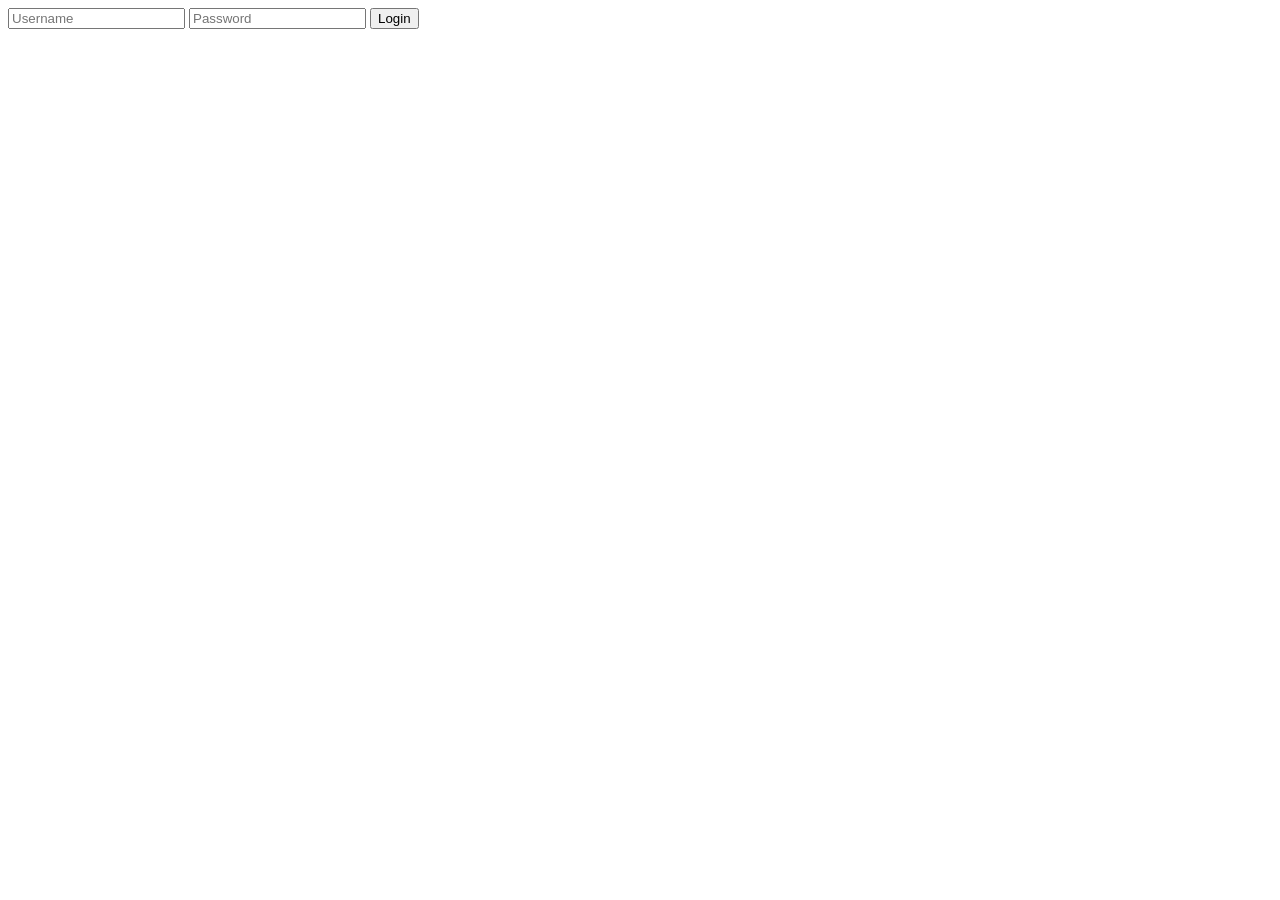
==== index.html @ e576730f "make js" ====
<!DOCTYPE html>
<html lang="en">
<head>
    <meta charset="UTF-8">
    <meta name="viewport" content="width=device-width, initial-scale=1.0">
    <title>Document</title>
    <link rel="stylesheet" href="index.css">
</head>
<body>
    <form action="">
        <input type="text" placeholder="Username">
        <input type="password" placeholder="Password">
        <button type="submit">Login</button>
    </form>
    <script src="index.js"></script>
</body>
</html>
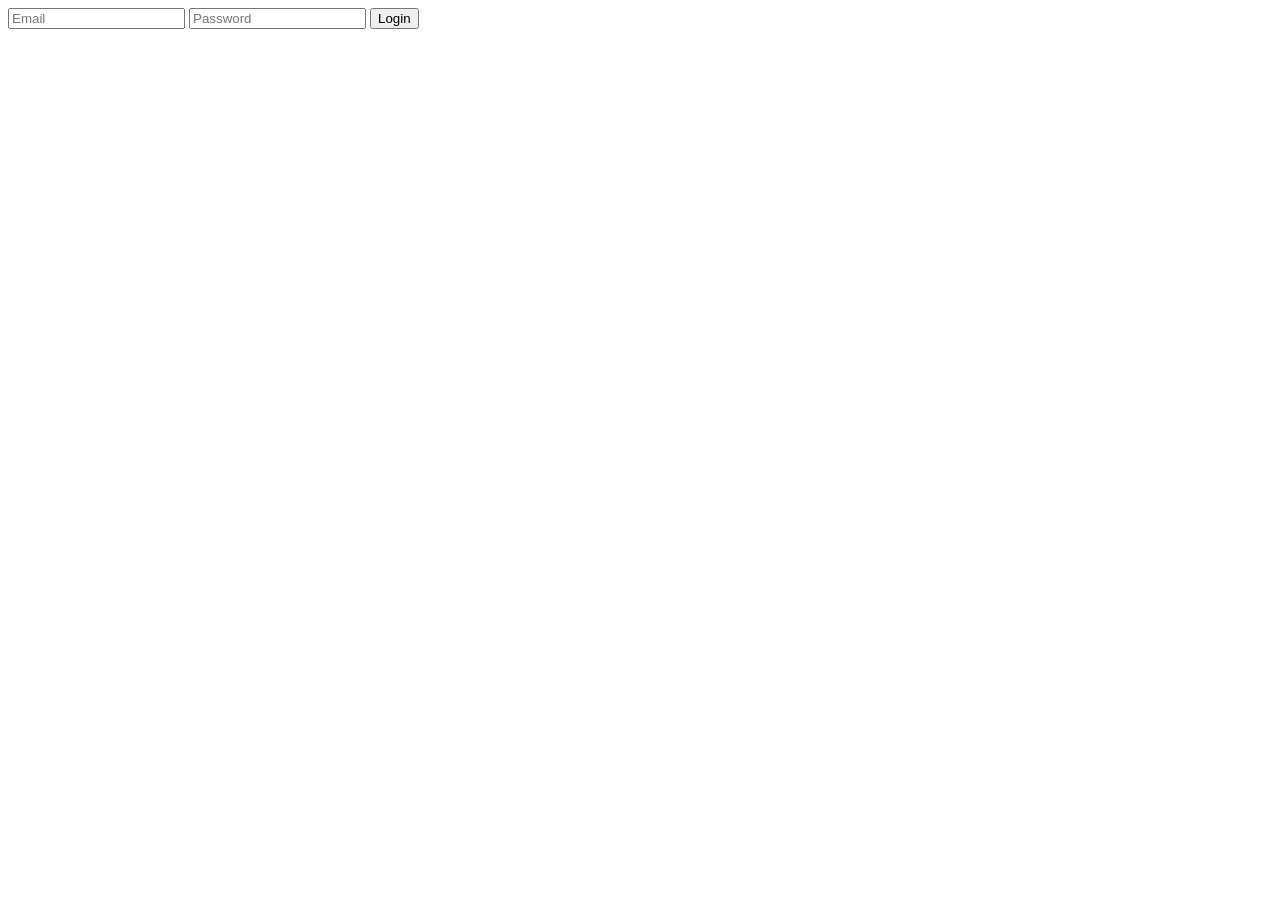
==== commit 8b44e402: "Refactored JavaScript file names, improved about.js, updated signup.html, and tested localStorage fu" ====
--- a/index.html
+++ b/index.html
@@ -7,11 +7,16 @@
     <link rel="stylesheet" href="index.css">
 </head>
 <body>
-    <form action="">
-        <input type="text" placeholder="Username">
-        <input type="password" placeholder="Password">
-        <button type="submit">Login</button>
-    </form>
-    <script src="index.js"></script>
+    <!-- test  -->
+<!-- <button onclick="sheinaxeMonacemi()">დააჭირე და შეინახე "გამარჯობა"</button> -->
+
+
+<form id="loginForm">
+    <input type="text" id="emailInput" placeholder="Email">
+    <input type="password" id="passwordInput" placeholder="Password">
+    <button type="button" onclick="login()">Login</button> 
+</form>
+    <script src="auth.js"></script>
+    <script src="app.js"></script>
 </body>
 </html>
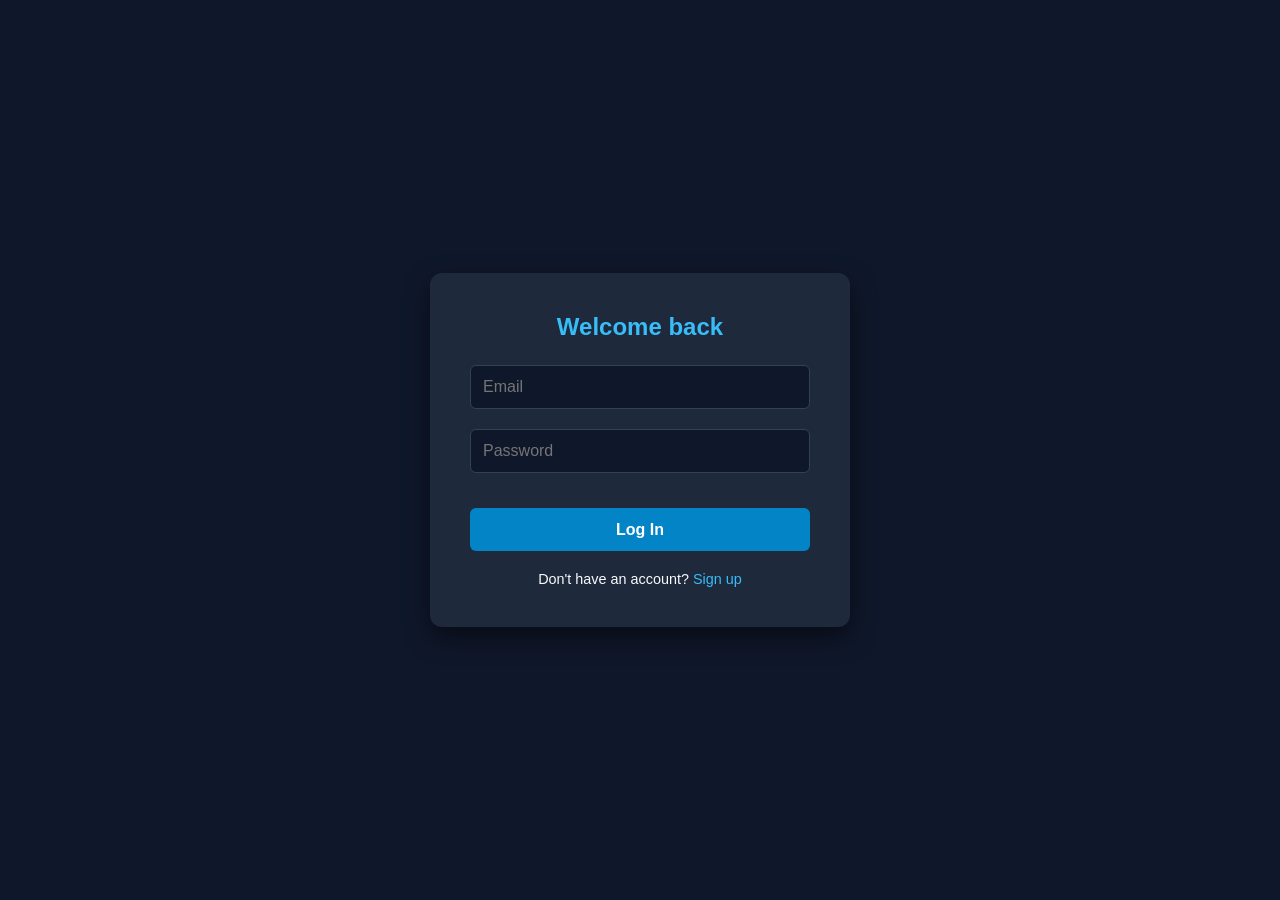
==== commit a614270d: "feat: add signup and login validation" ====
--- a/index.html
+++ b/index.html
@@ -11,12 +11,33 @@
 <!-- <button onclick="sheinaxeMonacemi()">დააჭირე და შეინახე "გამარჯობა"</button> -->
 
 
-<form id="loginForm">
-    <input type="text" id="emailInput" placeholder="Email">
-    <input type="password" id="passwordInput" placeholder="Password">
-    <button type="button" onclick="login()">Login</button> 
-</form>
+ <div id="toast-container"></div>
+
+    <div class="auth-container">
+        <h2>Welcome back</h2>
+        
+        <form id="loginForm" novalidate>
+            <div class="form-group">
+                <input type="email" id="emailInput" placeholder="Email">
+                <span class="error-text" id="loginEmailError"></span>
+            </div>
+
+            <div class="form-group">
+                <input type="password" id="passwordInput" placeholder="Password">
+                <span class="error-text" id="loginPasswordError"></span>
+            </div>
+
+            <!-- ზოგადი შეცდომის ტექსტი ლოგინისას -->
+            <span class="error-text" id="loginGlobalError" style="text-align: center; margin-bottom: 10px;"></span>
+
+            <button type="submit" class="btn">Log In</button>
+        </form>
+
+        <div class="auth-link">
+            Don't have an account? <a href="signup.html">Sign up</a>
+        </div>
+    </div>
+
     <script src="auth.js"></script>
-    <script src="app.js"></script>
 </body>
 </html>
--- a/index.css
+++ b/index.css
@@ -0,0 +1,425 @@
+* {
+    box-sizing: border-box;
+    margin: 0;
+    padding: 0;
+    font-family: 'Segoe UI', Tahoma, Geneva, Verdana, sans-serif;
+}
+
+body {
+    background-color: #0f172a;
+    color: #f8fafc;
+    display: flex;
+    justify-content: center;
+    align-items: center;
+    min-height: 100vh;
+}
+
+.auth-container {
+    background-color: #1e293b;
+    padding: 2.5rem;
+    border-radius: 12px;
+    box-shadow: 0 10px 25px rgba(0,0,0,0.5);
+    width: 100%;
+    max-width: 420px;
+}
+
+h2 {
+    margin-bottom: 1.5rem;
+    text-align: center;
+    color: #38bdf8;
+}
+
+.form-group {
+    margin-bottom: 1.2rem;
+    position: relative;
+}
+
+label {
+    display: block;
+    margin-bottom: 0.4rem;
+    font-size: 0.9rem;
+    color: #94a3b8;
+}
+
+input {
+    width: 100%;
+    padding: 0.75rem;
+    border-radius: 6px;
+    border: 1px solid #334155;
+    background-color: #0f172a;
+    color: #fff;
+    font-size: 1rem;
+    outline: none;
+    transition: all 0.2s;
+}
+
+input:focus {
+    border-color: #38bdf8;
+}
+
+/* შეცდომის სტილი input-ისთვის */
+input.input-error {
+    border-color: #ef4444;
+}
+
+.error-text {
+    color: #ef4444;
+    font-size: 0.8rem;
+    margin-top: 0.3rem;
+    display: block;
+}
+
+.btn {
+    width: 100%;
+    padding: 0.8rem;
+    background-color: #0284c7;
+    color: white;
+    border: none;
+    border-radius: 6px;
+    font-size: 1rem;
+    font-weight: bold;
+    cursor: pointer;
+    margin-top: 1rem;
+    transition: background 0.2s;
+}
+
+.btn:hover {
+    background-color: #0369a1;
+}
+
+.auth-link {
+    text-align: center;
+    margin-top: 1.2rem;
+    font-size: 0.9rem;
+}
+
+.auth-link a {
+    color: #38bdf8;
+    text-decoration: none;
+}
+
+.auth-link a:hover {
+    text-decoration: underline;
+}
+
+/* Toast შეტყობინების სტილი (ზემოდან ჩამოსაშლელი) */
+#toast-container {
+    position: fixed;
+    top: 20px;
+    right: 20px;
+    z-index: 9999;
+}
+
+.toast {
+    padding: 1rem 1.5rem;
+    border-radius: 8px;
+    color: white;
+    font-weight: 500;
+    box-shadow: 0 4px 12px rgba(0,0,0,0.3);
+    margin-bottom: 10px;
+    animation: slideIn 0.3s ease;
+}
+
+.toast.success { background-color: #10b981; }
+.toast.error { background-color: #ef4444; }
+
+@keyframes slideIn {
+    from { transform: translateX(100%); }
+    to { transform: translateX(0); }
+}
+
+body:has(.sidebar) {
+    display: flex;
+    align-items: flex-start;
+    justify-content: flex-start;
+}
+
+.sidebar {
+    width: 250px;
+    height: 100vh;
+    background-color: #1e293b;
+    padding: 2rem 1.5rem;
+    display: flex;
+    flex-direction: column;
+    border-right: 1px solid #334155;
+    position: fixed;
+}
+
+.logo {
+    font-size: 1.5rem;
+    font-weight: bold;
+    color: #38bdf8;
+    margin-bottom: 2.5rem;
+    text-align: center;
+}
+
+.nav-links {
+    list-style: none;
+    flex-grow: 1;
+}
+
+.nav-links li {
+    margin-bottom: 1rem;
+}
+
+.nav-links a {
+    display: block;
+    color: #94a3b8;
+    text-decoration: none;
+    padding: 0.75rem 1rem;
+    border-radius: 6px;
+    transition: all 0.2s;
+}
+
+.nav-links a:hover {
+    background-color: #334155;
+    color: white;
+}
+
+.nav-links a.active {
+    background-color: #0284c7;
+    color: white;
+}
+
+.nav-bottom {
+    display: flex;
+    flex-direction: column;
+    gap: 10px;
+}
+
+.btn-secondary, .btn-logout {
+    padding: 0.6rem;
+    border: none;
+    border-radius: 6px;
+    cursor: pointer;
+    font-weight: bold;
+}
+
+.btn-secondary {
+    background-color: #334155;
+    color: white;
+}
+
+.btn-logout {
+    background-color: transparent;
+    color: #ef4444;
+    border: 1px solid #ef4444;
+}
+
+.btn-logout:hover {
+    background-color: #ef4444;
+    color: white;
+}
+
+.main-content {
+    margin-left: 250px;
+    padding: 2.5rem;
+    width: calc(100% - 250px);
+}
+
+.header-section {
+    display: flex;
+    justify-content: space-between;
+    align-items: center;
+    margin-bottom: 2rem;
+    padding-bottom: 1rem;
+    border-bottom: 1px solid #334155;
+}
+
+.clock-text {
+    font-size: 1.2rem;
+    color: #38bdf8;
+    font-weight: 500;
+}
+
+/* =========================================
+   CLIENTS PAGE STYLES
+========================================= */
+.toolbar {
+    display: flex;
+    justify-content: space-between;
+    align-items: center;
+    background-color: #1e293b;
+    padding: 1rem;
+    border-radius: 8px;
+    margin-bottom: 2rem;
+    gap: 15px;
+    flex-wrap: wrap;
+}
+
+.search-input {
+    flex: 1;
+    min-width: 200px;
+    margin-top: 0;
+}
+
+.filter-chips {
+    display: flex;
+    gap: 10px;
+}
+
+.chip {
+    padding: 0.5rem 1rem;
+    background-color: #0f172a;
+    color: #94a3b8;
+    border: 1px solid #334155;
+    border-radius: 20px;
+    cursor: pointer;
+    font-size: 0.85rem;
+    transition: all 0.2s;
+}
+
+.chip:hover {
+    background-color: #334155;
+}
+
+.chip.active {
+    background-color: #0284c7;
+    color: white;
+    border-color: #0284c7;
+}
+
+.sort-select {
+    padding: 0.6rem;
+    border-radius: 6px;
+    background-color: #0f172a;
+    color: white;
+    border: 1px solid #334155;
+    outline: none;
+}
+
+/* Clients Grid & Cards */
+.clients-grid {
+    display: grid;
+    grid-template-columns: repeat(auto-fill, minmax(300px, 1fr));
+    gap: 20px;
+}
+
+.client-card {
+    background-color: #1e293b;
+    border-radius: 10px;
+    padding: 1.5rem;
+    border: 1px solid #334155;
+    position: relative;
+    transition: transform 0.2s;
+}
+
+.client-card:hover {
+    transform: translateY(-2px);
+    box-shadow: 0 5px 15px rgba(0,0,0,0.3);
+}
+
+.client-header {
+    display: flex;
+    gap: 15px;
+    margin-bottom: 1rem;
+}
+
+.client-avatar {
+    width: 50px;
+    height: 50px;
+    border-radius: 50%;
+    object-fit: cover;
+    background-color: #334155;
+}
+
+.client-info h3 {
+    font-size: 1.1rem;
+    margin-bottom: 0.2rem;
+}
+
+.client-info p {
+    color: #94a3b8;
+    font-size: 0.85rem;
+}
+
+.client-details {
+    margin-bottom: 1rem;
+    font-size: 0.9rem;
+}
+
+.client-details p {
+    margin-bottom: 0.4rem;
+}
+
+.deal-value {
+    color: #10b981;
+    font-weight: bold;
+}
+
+/* Status Badges */
+.badge {
+    padding: 0.3rem 0.6rem;
+    border-radius: 12px;
+    font-size: 0.75rem;
+    font-weight: bold;
+    display: inline-block;
+}
+.badge-lead { background-color: #4b5563; color: white; }
+.badge-contacted { background-color: #3b82f6; color: white; }
+.badge-won { background-color: #10b981; color: white; }
+.badge-lost { background-color: #ef4444; color: white; }
+
+.btn-delete {
+    background-color: transparent;
+    color: #ef4444;
+    border: 1px solid #ef4444;
+    padding: 0.4rem 0.8rem;
+    border-radius: 4px;
+    cursor: pointer;
+    font-size: 0.8rem;
+    width: 100%;
+}
+
+.btn-delete:hover {
+    background-color: #ef4444;
+    color: white;
+}
+
+.loading-text, .empty-state {
+    text-align: center;
+    color: #94a3b8;
+    font-size: 1.2rem;
+    padding: 2rem;
+}
+
+/* =========================================
+   MODAL STYLES (Add Client)
+========================================= */
+.modal-overlay {
+    display: none; /* დეფოლტად დამალულია */
+    position: fixed;
+    top: 0; left: 0; width: 100%; height: 100%;
+    background-color: rgba(15, 23, 42, 0.8); /* მუქი გამჭვირვალე ფონი */
+    z-index: 1000;
+    justify-content: center;
+    align-items: center;
+    opacity: 0;
+    animation: fadeIn 0.2s forwards;
+}
+
+.modal-overlay.active {
+    display: flex;
+}
+
+.modal-content {
+    background-color: #1e293b;
+    padding: 2rem;
+    border-radius: 12px;
+    width: 100%;
+    max-width: 450px;
+    max-height: 90vh;
+    overflow-y: auto;
+    border: 1px solid #334155;
+    box-shadow: 0 15px 30px rgba(0,0,0,0.5);
+    transform: translateY(-20px);
+    animation: slideDown 0.3s forwards;
+}
+
+@keyframes fadeIn {
+    to { opacity: 1; }
+}
+
+@keyframes slideDown {
+    to { transform: translateY(0); }
+}
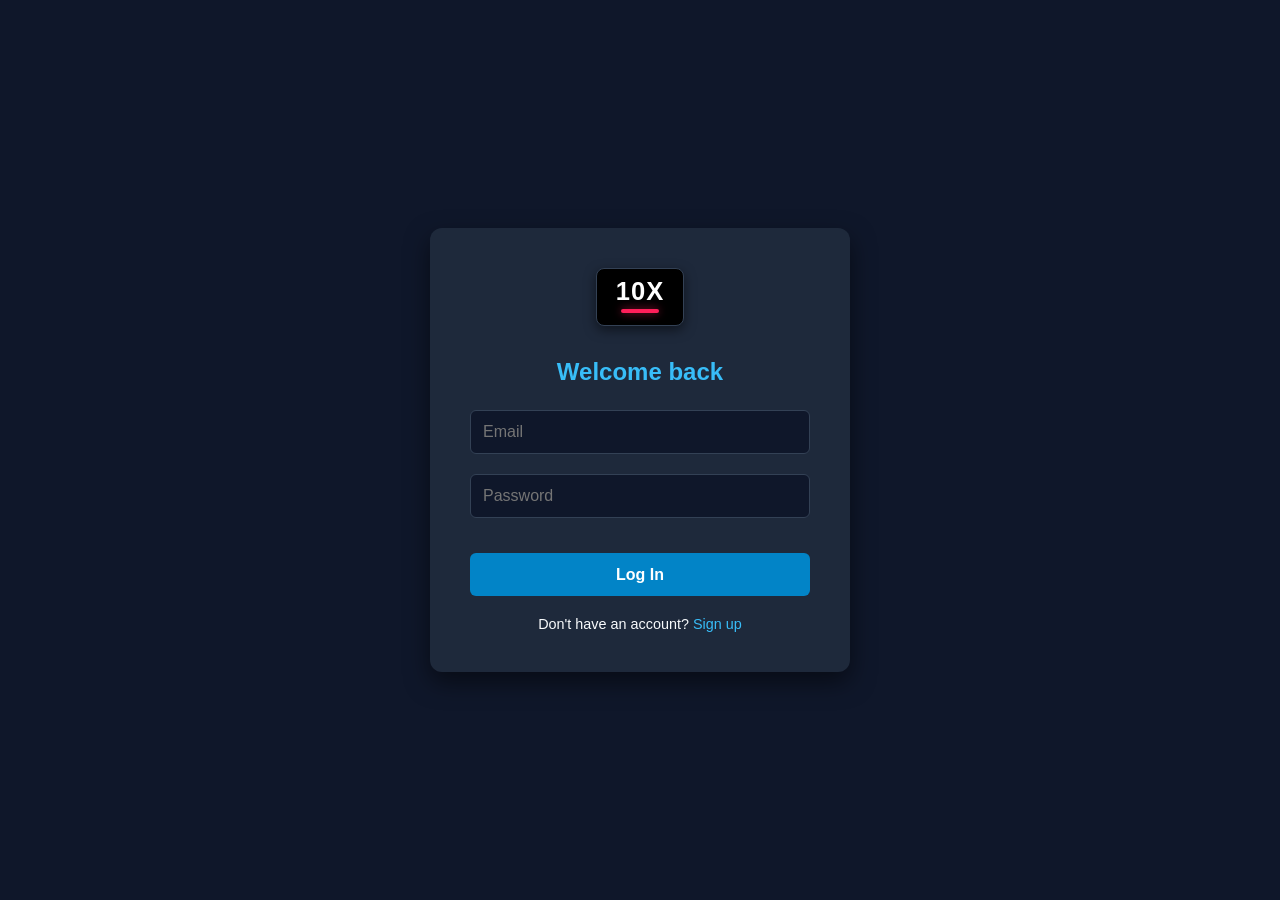
==== commit 51370043: "Refactor html files to english" ====
--- a/index.html
+++ b/index.html
@@ -3,17 +3,19 @@
 <head>
     <meta charset="UTF-8">
     <meta name="viewport" content="width=device-width, initial-scale=1.0">
-    <title>Document</title>
+    <title>Log In - 10X CRM</title>
     <link rel="stylesheet" href="index.css">
 </head>
 <body>
-    <!-- test  -->
-<!-- <button onclick="sheinaxeMonacemi()">დააჭირე და შეინახე "გამარჯობა"</button> -->
-
-
- <div id="toast-container"></div>
+    <div id="toast-container"></div>
 
     <div class="auth-container">
+        <div class="logo-brand">
+            <div class="logo-badge">
+                <span class="logo-text">10X</span>
+                <div class="logo-underline"></div>
+            </div>
+        </div>
         <h2>Welcome back</h2>
         
         <form id="loginForm" novalidate>
@@ -27,8 +29,8 @@
                 <span class="error-text" id="loginPasswordError"></span>
             </div>
 
-            <!-- ზოგადი შეცდომის ტექსტი ლოგინისას -->
-            <span class="error-text" id="loginGlobalError" style="text-align: center; margin-bottom: 10px;"></span>
+            <!-- Global login error message -->
+            <span class="error-text global-error-text" id="loginGlobalError"></span>
 
             <button type="submit" class="btn">Log In</button>
         </form>
@@ -38,6 +40,10 @@
         </div>
     </div>
 
-    <script src="auth.js"></script>
+    <script src="js/storage.js"></script>
+    <script src="js/ui.js"></script>
+    <script src="js/guard.js"></script>
+    <script src="js/auth.js"></script>
+    <script src="js/app.js"></script>
 </body>
-</html>+</html>
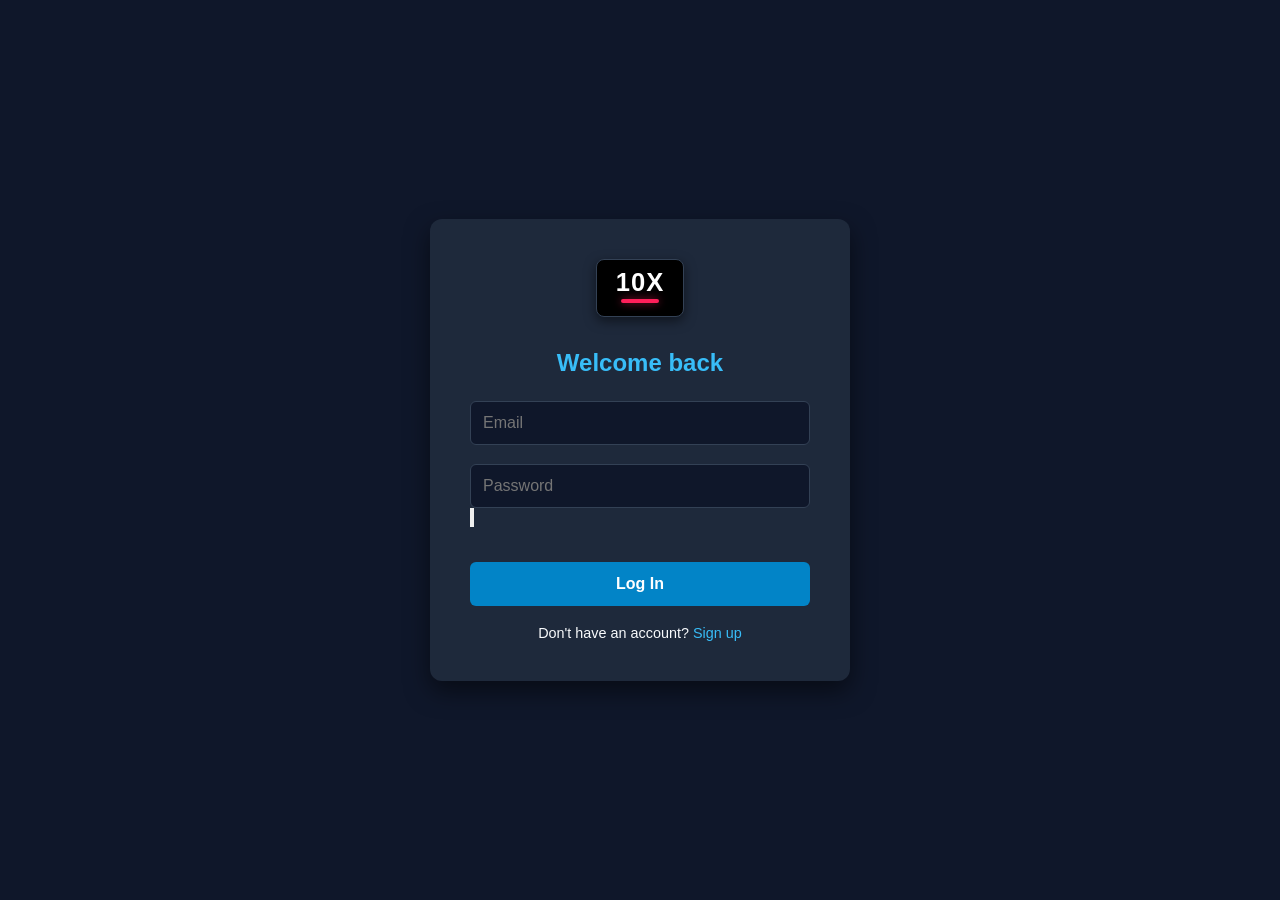
==== commit 8c93c75c: "changes js html and some css files" ====
--- a/index.html
+++ b/index.html
@@ -25,7 +25,12 @@
             </div>
 
             <div class="form-group">
-                <input type="password" id="passwordInput" placeholder="Password">
+                <div class="password-input-container">
+                    <input type="password" id="passwordInput" placeholder="Password">
+                    <button type="button" class="toggle-password-btn" data-target="passwordInput" aria-label="Show password">
+                        <svg viewBox="0 0 24 24"><path d="M1 12s4-8 11-8 11 8 11 8-4 8-11 8-11-8-11-8z"></path><circle cx="12" cy="12" r="3"></circle></svg>
+                    </button>
+                </div>
                 <span class="error-text" id="loginPasswordError"></span>
             </div>
 
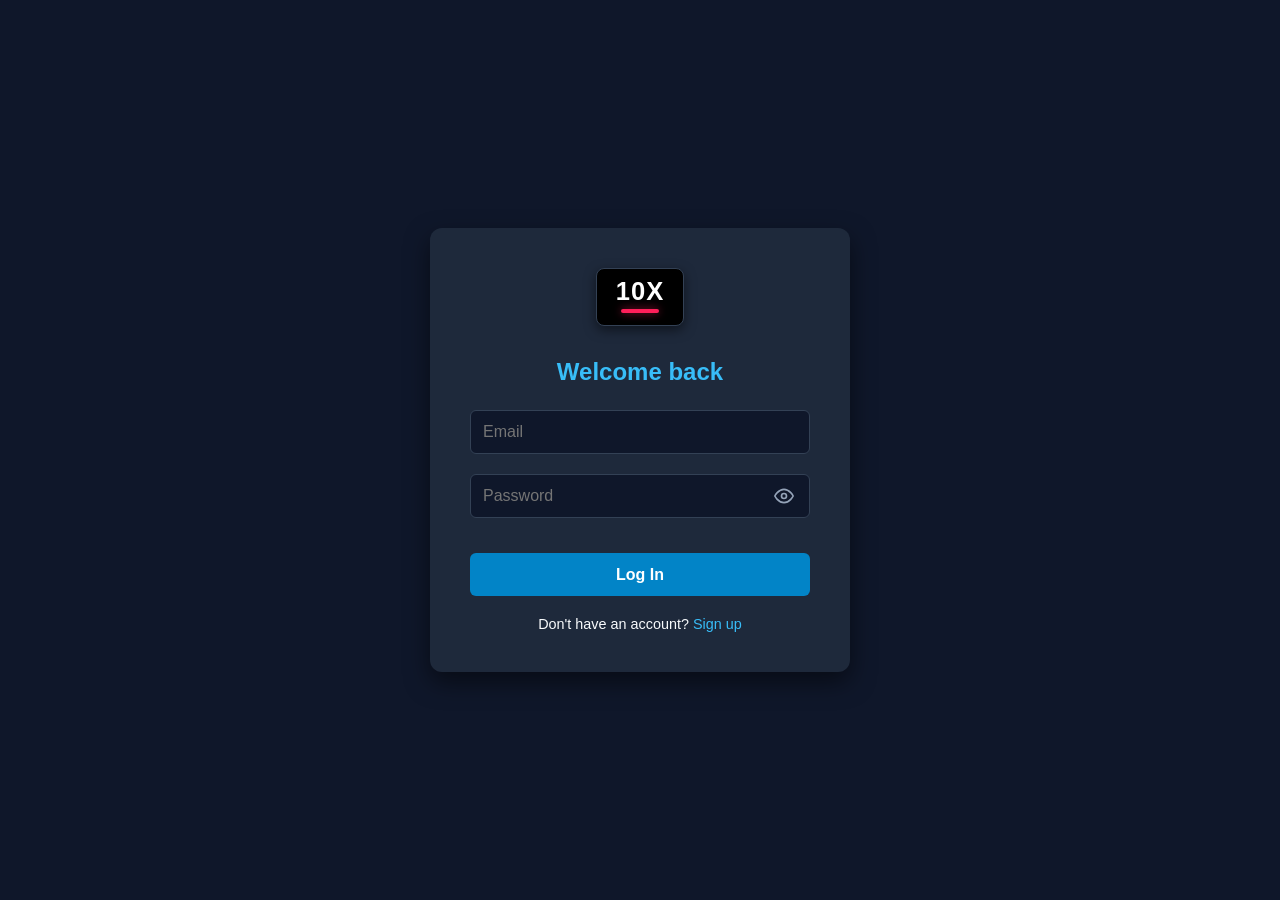
==== commit 9240b7f4: "Test password length validation" ====
--- a/index.html
+++ b/index.html
@@ -28,7 +28,7 @@
                 <div class="password-input-container">
                     <input type="password" id="passwordInput" placeholder="Password">
                     <button type="button" class="toggle-password-btn" data-target="passwordInput" aria-label="Show password">
-                        <svg viewBox="0 0 24 24"><path d="M1 12s4-8 11-8 11 8 11 8-4 8-11 8-11-8-11-8z"></path><circle cx="12" cy="12" r="3"></circle></svg>
+                        <svg xmlns="http://www.w3.org/2000/svg" width="20" height="20" viewBox="0 0 24 24" fill="none" stroke="currentColor" stroke-width="2" stroke-linecap="round" stroke-linejoin="round"><path d="M1 12s4-8 11-8 11 8 11 8-4 8-11 8-11-8-11-8z"></path><circle cx="12" cy="12" r="3"></circle></svg>
                     </button>
                 </div>
                 <span class="error-text" id="loginPasswordError"></span>
